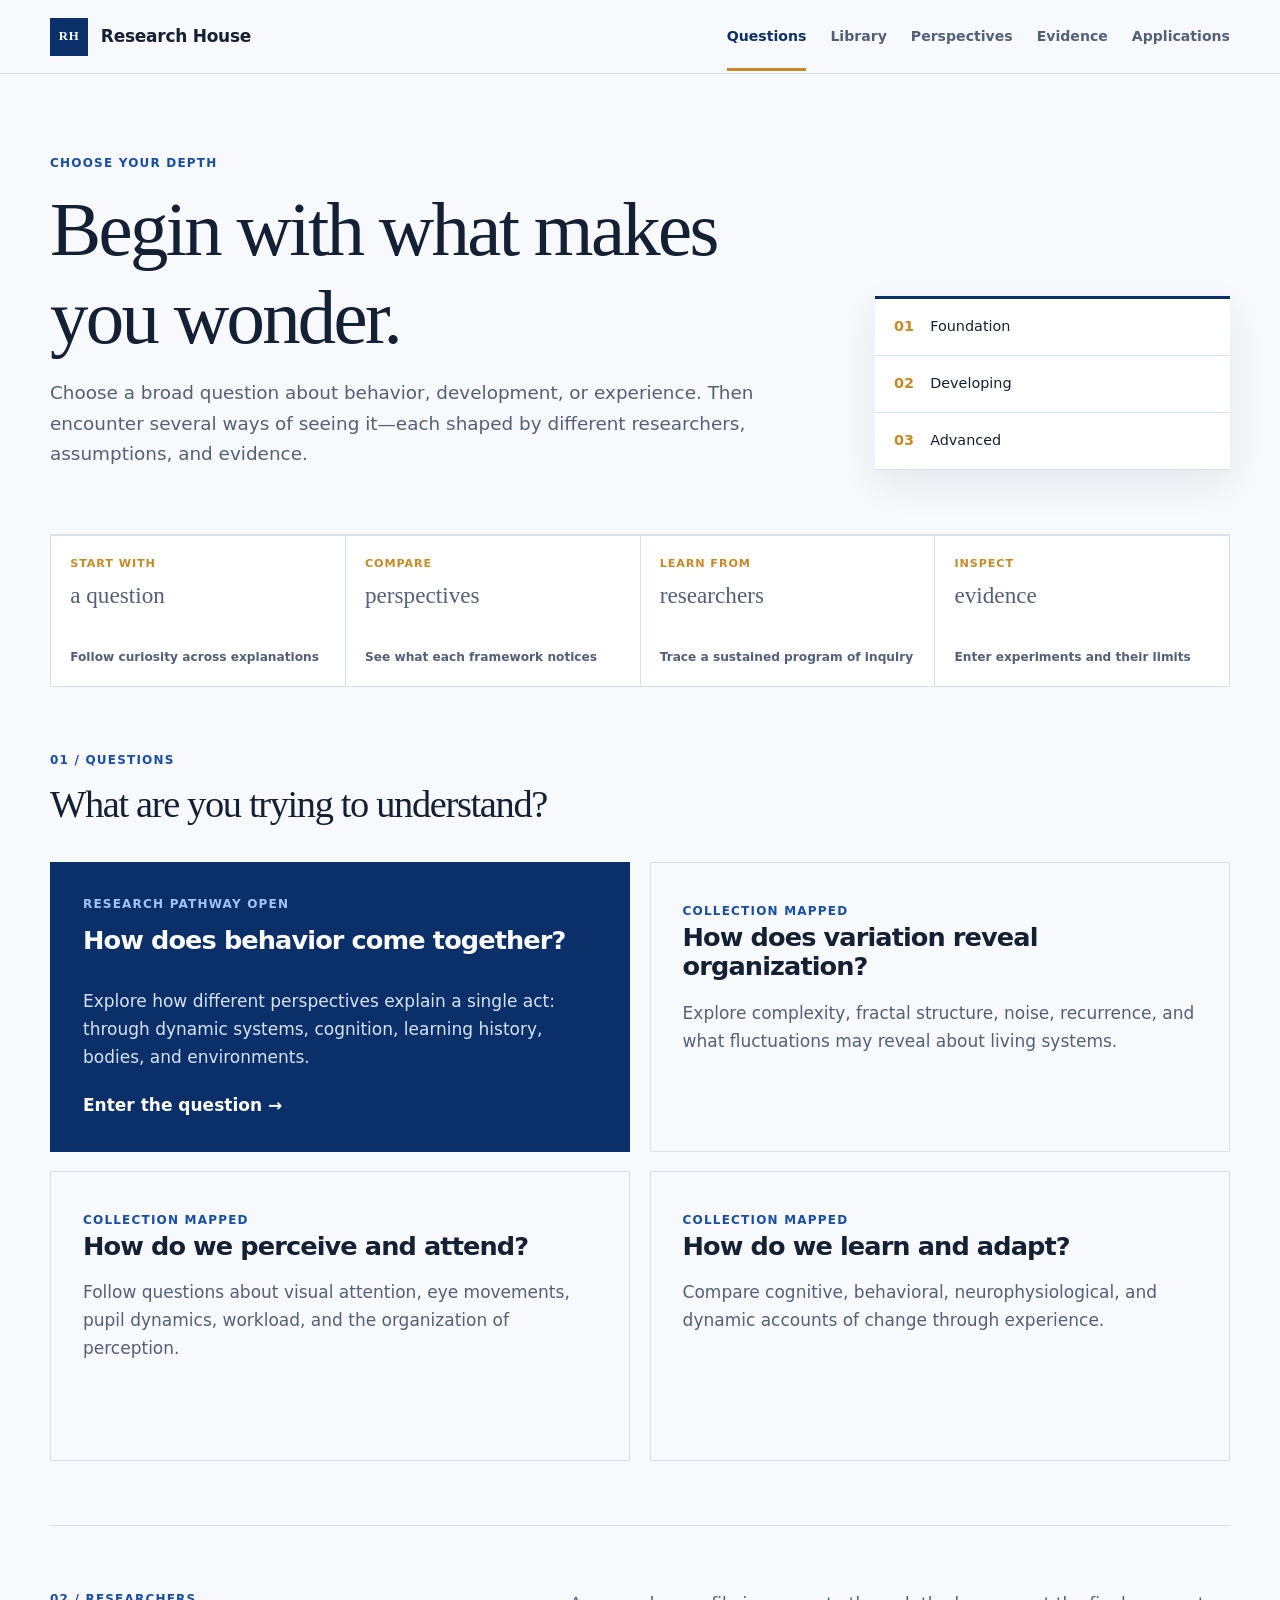
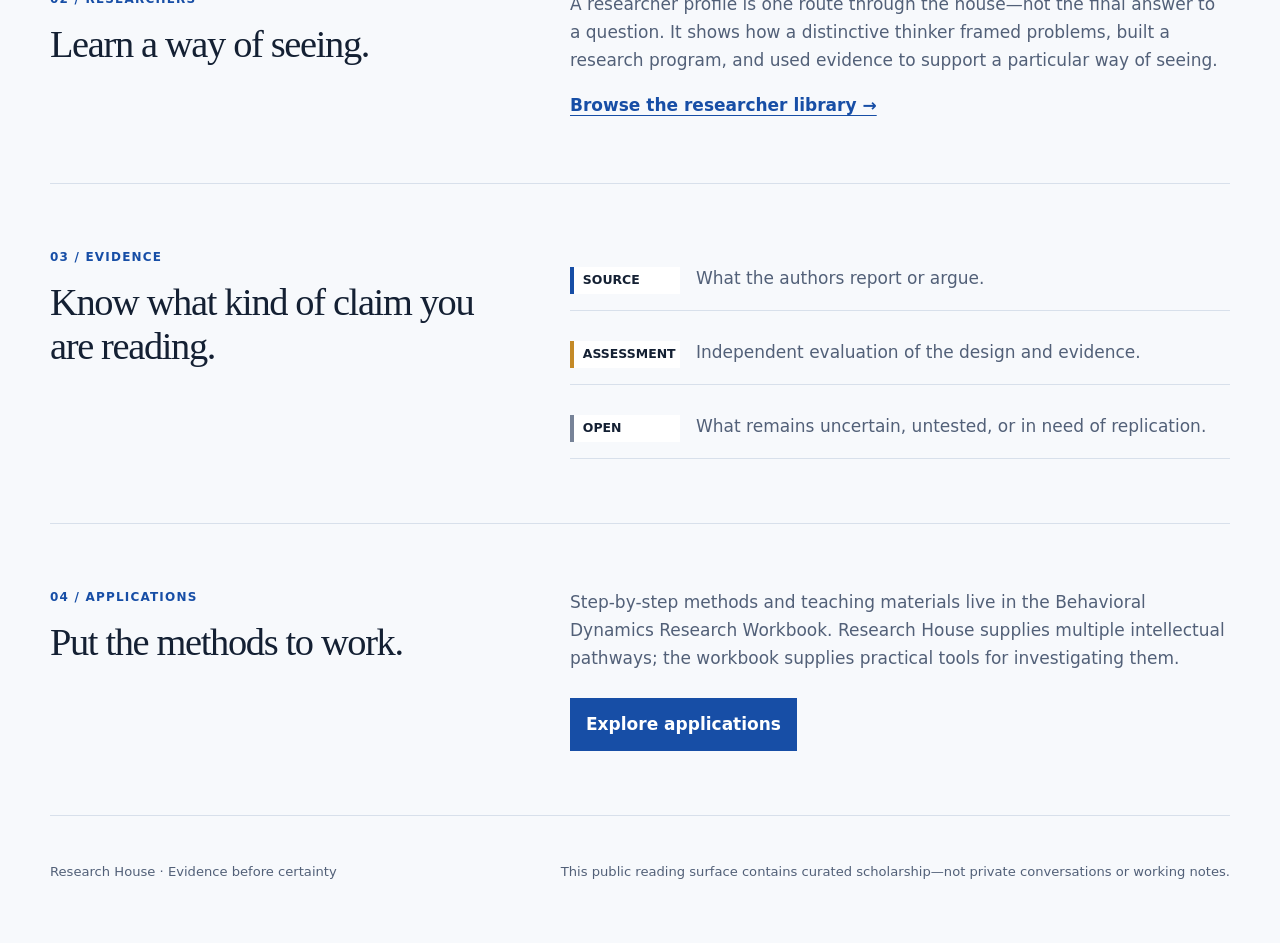
==== index.html @ 63f769f5 "Publish Research House" ====
<!doctype html>
<html lang="en">
  <head>
    <meta charset="utf-8" />
    <meta name="viewport" content="width=device-width, initial-scale=1" />
    <meta name="description" content="A question-led guide to researchers, evidence, and behavioral science." />
    <title>Research House</title>
    <link rel="icon" type="image/svg+xml" href="favicon.svg" />
    <link rel="stylesheet" href="styles.css" />
  </head>
  <body>
    <a class="skip-link" href="#main">Skip to content</a>
    <header class="site-header">
      <a class="brand" href="index.html" aria-label="Research House home">
        <span class="brand-mark" aria-hidden="true">RH</span>
        <span>Research House</span>
      </a>
      <nav aria-label="Primary navigation">
        <a class="active" href="questions/index.html">Questions</a>
        <a href="library/index.html">Library</a>
        <a href="perspectives/index.html">Perspectives</a>
        <a href="evidence/index.html">Evidence</a>
        <a href="applications/index.html">Applications</a>
      </nav>
    </header>

    <main id="main">
      <section class="orientation" aria-labelledby="orientation-title">
        <div>
          <p class="eyebrow">Choose your depth</p>
          <h1 id="orientation-title">Begin with what makes you wonder.</h1>
          <p class="lede">Choose a broad question about behavior, development, or experience. Then encounter several ways of seeing it—each shaped by different researchers, assumptions, and evidence.</p>
        </div>
        <div class="depth-key" aria-label="Reading depth guide">
          <span><b>01</b> Foundation</span>
          <span><b>02</b> Developing</span>
          <span><b>03</b> Advanced</span>
        </div>
      </section>

      <nav class="route-map" aria-label="Ways to explore Research House">
        <a href="questions/index.html"><span>Start with</span><strong>a question</strong><small>Follow curiosity across explanations</small></a>
        <a href="perspectives/index.html"><span>Compare</span><strong>perspectives</strong><small>See what each framework notices</small></a>
        <a href="library/index.html"><span>Learn from</span><strong>researchers</strong><small>Trace a sustained program of inquiry</small></a>
        <a href="evidence/index.html"><span>Inspect</span><strong>evidence</strong><small>Enter experiments and their limits</small></a>
      </nav>

      <section id="questions" class="section-block" aria-labelledby="questions-title">
        <div class="section-heading">
          <p class="section-number">01 / Questions</p>
          <h2 id="questions-title">What are you trying to understand?</h2>
        </div>
        <div class="question-grid">
          <a class="question-card featured" href="questions/how-does-behavior-come-together.html">
            <span class="status">Research pathway open</span>
            <h3>How does behavior come together?</h3>
            <p>Explore how different perspectives explain a single act: through dynamic systems, cognition, learning history, bodies, and environments.</p>
            <span class="card-link">Enter the question <span aria-hidden="true">→</span></span>
          </a>
          <article class="question-card muted" aria-label="Future research pathway">
            <span class="status">Collection mapped</span>
            <h3>How does variation reveal organization?</h3>
            <p>Explore complexity, fractal structure, noise, recurrence, and what fluctuations may reveal about living systems.</p>
          </article>
          <article class="question-card muted" aria-label="Developing research pathway">
            <span class="status">Collection mapped</span>
            <h3>How do we perceive and attend?</h3>
            <p>Follow questions about visual attention, eye movements, pupil dynamics, workload, and the organization of perception.</p>
          </article>
          <article class="question-card muted" aria-label="Developing research pathway">
            <span class="status">Collection mapped</span>
            <h3>How do we learn and adapt?</h3>
            <p>Compare cognitive, behavioral, neurophysiological, and dynamic accounts of change through experience.</p>
          </article>
        </div>
      </section>

      <section id="researchers" class="section-block two-column" aria-labelledby="researchers-title">
        <div class="section-heading">
          <p class="section-number">02 / Researchers</p>
          <h2 id="researchers-title">Learn a way of seeing.</h2>
        </div>
        <div class="section-copy">
          <p>A researcher profile is one route through the house—not the final answer to a question. It shows how a distinctive thinker framed problems, built a research program, and used evidence to support a particular way of seeing.</p>
          <a class="text-link" href="library/index.html">Browse the researcher library →</a>
        </div>
      </section>

      <section id="evidence" class="section-block two-column" aria-labelledby="evidence-title">
        <div class="section-heading">
          <p class="section-number">03 / Evidence</p>
          <h2 id="evidence-title">Know what kind of claim you are reading.</h2>
        </div>
        <div class="claim-legend">
          <div><span class="claim source">Source</span><p>What the authors report or argue.</p></div>
          <div><span class="claim assessment">Assessment</span><p>Independent evaluation of the design and evidence.</p></div>
          <div><span class="claim open">Open</span><p>What remains uncertain, untested, or in need of replication.</p></div>
        </div>
      </section>

      <section id="applications" class="section-block two-column" aria-labelledby="applications-title">
        <div class="section-heading">
          <p class="section-number">04 / Applications</p>
          <h2 id="applications-title">Put the methods to work.</h2>
        </div>
        <div class="section-copy">
          <p>Step-by-step methods and teaching materials live in the Behavioral Dynamics Research Workbook. Research House supplies multiple intellectual pathways; the workbook supplies practical tools for investigating them.</p>
          <a class="button-link" href="applications/index.html">Explore applications</a>
        </div>
      </section>
    </main>

    <footer>
      <p>Research House · Evidence before certainty</p>
      <p>This public reading surface contains curated scholarship—not private conversations or working notes.</p>
    </footer>
  </body>
</html>
---- styles.css ----
:root {
  --ink: #142033;
  --ink-soft: #526078;
  --paper: #f7f9fc;
  --white: #ffffff;
  --line: #d8e0eb;
  --blue: #174ea6;
  --blue-dark: #0b2f68;
  --blue-pale: #eaf2ff;
  --gold: #c48a27;
  --max: 1180px;
}

* { box-sizing: border-box; }
html { scroll-behavior: smooth; }
body {
  margin: 0;
  color: var(--ink);
  background: var(--paper);
  font-family: Inter, ui-sans-serif, system-ui, -apple-system, BlinkMacSystemFont, "Segoe UI", sans-serif;
  font-size: 17px;
  line-height: 1.65;
}
a { color: inherit; }
.skip-link { position: absolute; left: -999px; top: 0; }
.skip-link:focus { left: 1rem; top: 1rem; z-index: 20; background: var(--white); padding: .6rem 1rem; }
.site-header {
  position: sticky;
  top: 0;
  z-index: 10;
  display: flex;
  align-items: center;
  justify-content: space-between;
  min-height: 74px;
  padding: 0 max(24px, calc((100vw - var(--max)) / 2));
  background: rgba(247, 249, 252, .94);
  border-bottom: 1px solid var(--line);
  backdrop-filter: blur(12px);
}
.brand { display: flex; align-items: center; gap: .8rem; font-weight: 760; text-decoration: none; letter-spacing: -.015em; }
.brand-mark { display: grid; place-items: center; width: 38px; height: 38px; color: var(--white); background: var(--blue-dark); font-family: Georgia, serif; font-size: .8rem; letter-spacing: .05em; }
nav { display: flex; gap: 1.5rem; }
nav a { padding: 1.45rem 0 1.25rem; border-bottom: 3px solid transparent; color: var(--ink-soft); font-size: .88rem; font-weight: 700; text-decoration: none; }
nav a:hover, nav a:focus, nav a.active { color: var(--blue-dark); border-color: var(--gold); }
.route-map { display: grid; grid-template-columns: repeat(4, 1fr); gap: 1px; margin: 0; overflow: visible; background: var(--line); border: 1px solid var(--line); }
.route-map a { display: flex; flex-direction: column; min-height: 150px; padding: 1.2rem; border: 0; background: var(--white); text-decoration: none; }
.route-map a:hover, .route-map a:focus { color: var(--white); background: var(--blue-dark); }
.route-map span { color: var(--gold); font-size: .7rem; font-weight: 850; letter-spacing: .08em; text-transform: uppercase; }
.route-map strong { margin: .2rem 0 auto; font-family: Georgia, "Times New Roman", serif; font-size: 1.45rem; font-weight: 500; }
.route-map small { color: var(--ink-soft); font-size: .76rem; line-height: 1.45; }
.route-map a:hover small, .route-map a:focus small { color: #d5e4fa; }
main, footer { width: min(calc(100% - 48px), var(--max)); margin-inline: auto; }
.orientation { display: grid; grid-template-columns: minmax(0, 1.5fr) minmax(260px, .7fr); gap: 4rem; padding: 5rem 0 4rem; border-bottom: 1px solid var(--line); }
.eyebrow, .section-number, .status { margin: 0 0 .75rem; color: var(--blue); font-size: .75rem; font-weight: 800; letter-spacing: .1em; text-transform: uppercase; }
h1, h2, h3 { margin-top: 0; line-height: 1.15; letter-spacing: -.035em; }
h1 { max-width: 760px; margin-bottom: 1rem; font-family: Georgia, "Times New Roman", serif; font-size: clamp(2.8rem, 6vw, 5.8rem); font-weight: 500; }
h2 { margin-bottom: 0; font-family: Georgia, "Times New Roman", serif; font-size: clamp(1.9rem, 3vw, 3rem); font-weight: 500; }
h3 { margin-bottom: .9rem; font-size: clamp(1.3rem, 2vw, 1.75rem); }
.lede { max-width: 720px; margin: 0; color: var(--ink-soft); font-size: 1.15rem; }
.depth-key { align-self: end; border-top: 3px solid var(--blue-dark); background: var(--white); box-shadow: 0 14px 36px rgba(20, 32, 51, .08); }
.depth-key span { display: flex; gap: 1rem; padding: 1rem 1.2rem; border-bottom: 1px solid var(--line); font-size: .9rem; }
.depth-key b { color: var(--gold); }
.section-block { padding: 4rem 0; border-bottom: 1px solid var(--line); scroll-margin-top: 74px; }
.section-heading { max-width: 640px; margin-bottom: 2.2rem; }
.question-grid { display: grid; grid-template-columns: 1fr 1fr; gap: 1.2rem; }
.question-card { min-height: 290px; padding: 2rem; border: 1px solid var(--line); background: var(--white); text-decoration: none; }
.question-card.featured { display: flex; flex-direction: column; color: var(--white); background: var(--blue-dark); border-color: var(--blue-dark); }
.question-card.featured .status { color: #9fc5ff; }
.question-card.featured p { max-width: 620px; color: #d5e4fa; }
.question-card.featured:hover, .question-card.featured:focus { transform: translateY(-3px); box-shadow: 0 16px 38px rgba(11, 47, 104, .22); }
.question-card.muted { background: transparent; }
.question-card.muted:hover { background: var(--white); }
.question-card.muted p, .section-copy { color: var(--ink-soft); }
.card-link { margin-top: auto; color: var(--white); font-weight: 750; }
.two-column { display: grid; grid-template-columns: .8fr 1.2fr; gap: 5rem; }
.two-column .section-heading { margin-bottom: 0; }
.section-copy { max-width: 680px; }
.section-copy > p:first-child { margin-top: 0; }
.text-link { color: var(--blue); font-weight: 760; text-decoration-thickness: 1px; text-underline-offset: 4px; }
.claim-legend { display: grid; gap: .7rem; }
.claim-legend > div { display: grid; grid-template-columns: 110px 1fr; align-items: baseline; gap: 1rem; padding: 1rem 0; border-bottom: 1px solid var(--line); }
.claim-legend p { margin: 0; color: var(--ink-soft); }
.claim { display: inline-block; padding: .2rem .55rem; border-left: 4px solid; background: var(--white); font-size: .78rem; font-weight: 800; text-transform: uppercase; }
.claim.source { border-color: var(--blue); }
.claim.assessment { border-color: var(--gold); }
.claim.open { border-color: #778398; }
.button-link { display: inline-block; margin-top: .6rem; padding: .75rem 1rem; color: var(--white); background: var(--blue); font-weight: 750; text-decoration: none; }
.button-link:hover, .button-link:focus { background: var(--blue-dark); }
footer { display: flex; justify-content: space-between; gap: 2rem; padding: 2rem 0 3rem; color: var(--ink-soft); font-size: .82rem; }

@media (max-width: 780px) {
  .site-header { position: static; align-items: flex-start; flex-direction: column; padding-top: 1rem; }
  nav { width: 100%; gap: 1rem; overflow-x: auto; scrollbar-width: none; }
  nav::-webkit-scrollbar { display: none; }
  nav a { white-space: nowrap; }
  .orientation, .question-grid, .two-column { grid-template-columns: 1fr; gap: 2rem; }
  .route-map { grid-template-columns: 1fr 1fr; width: auto; overflow: visible; }
  .orientation { padding-top: 3rem; }
  .question-card { min-height: 240px; }
  footer { flex-direction: column; gap: 0; }
}

@media (prefers-reduced-motion: no-preference) {
  .question-card { transition: transform .2s ease, box-shadow .2s ease; }
}
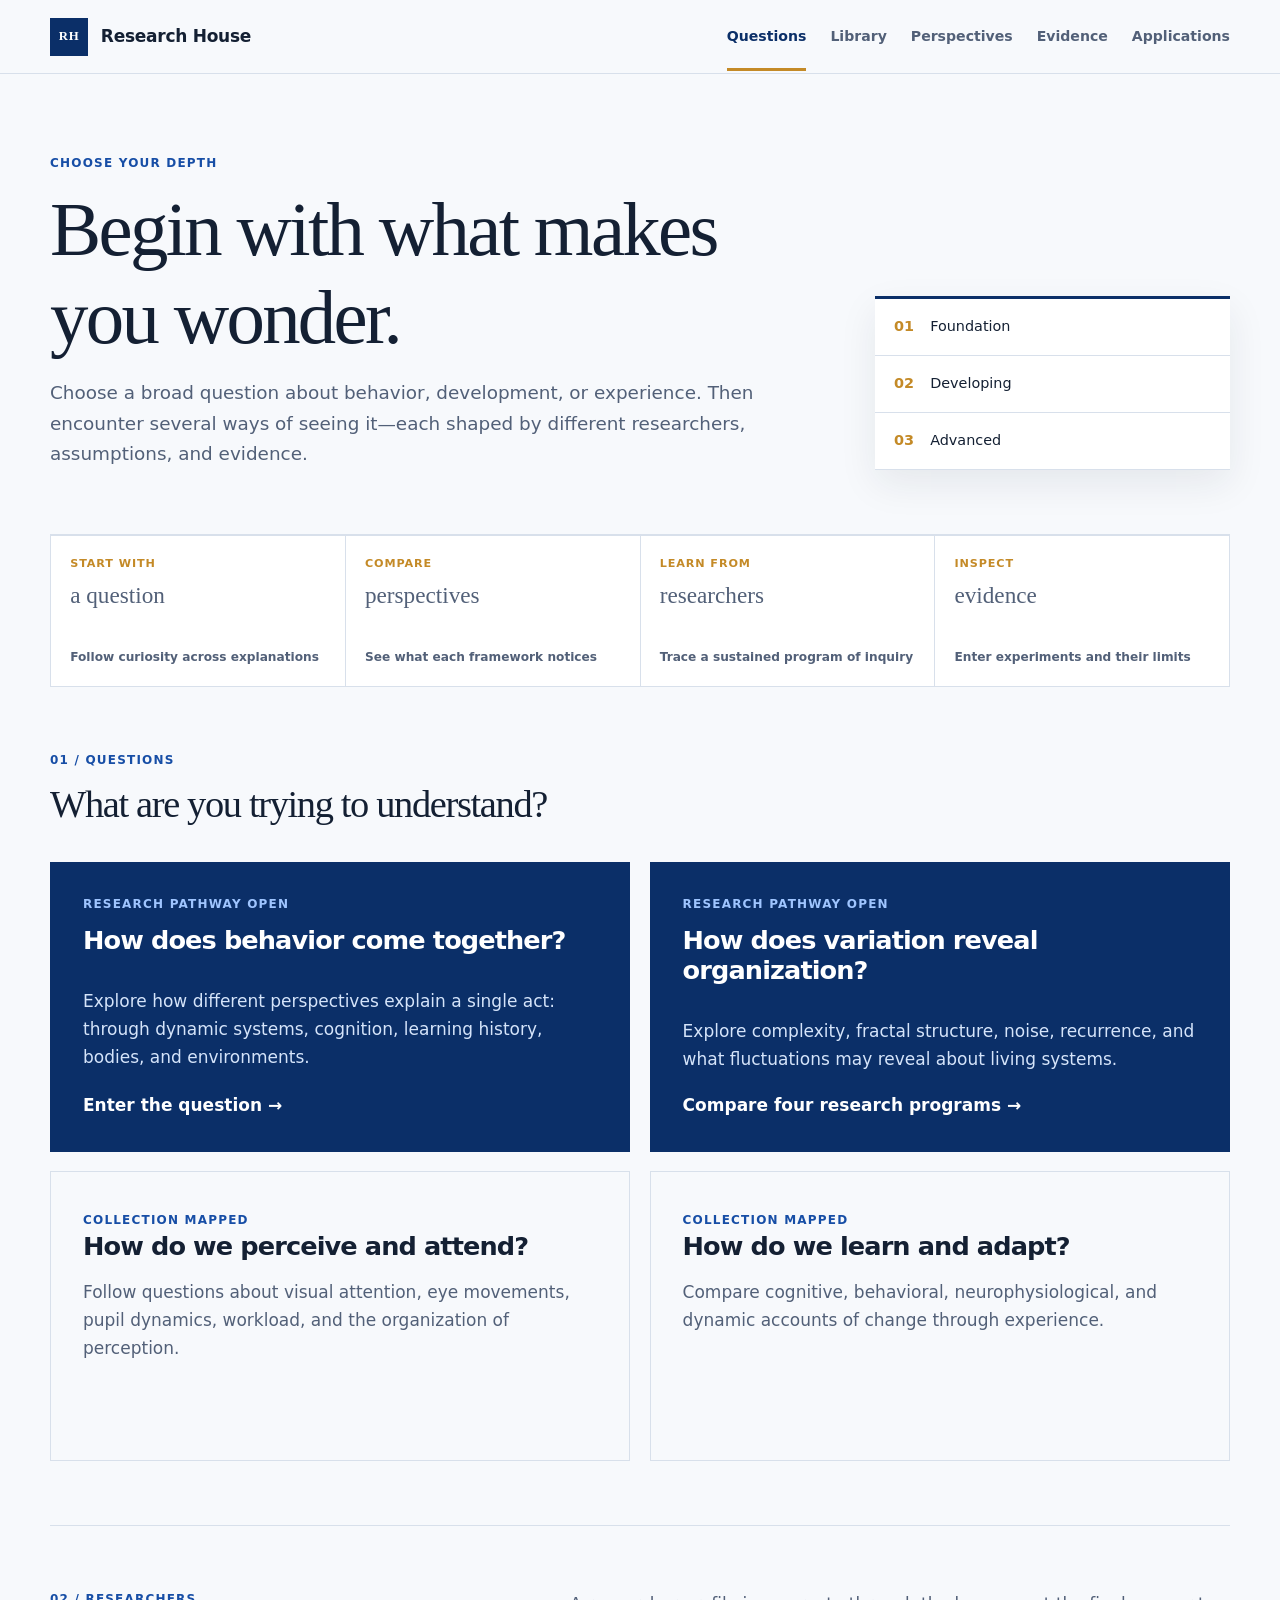
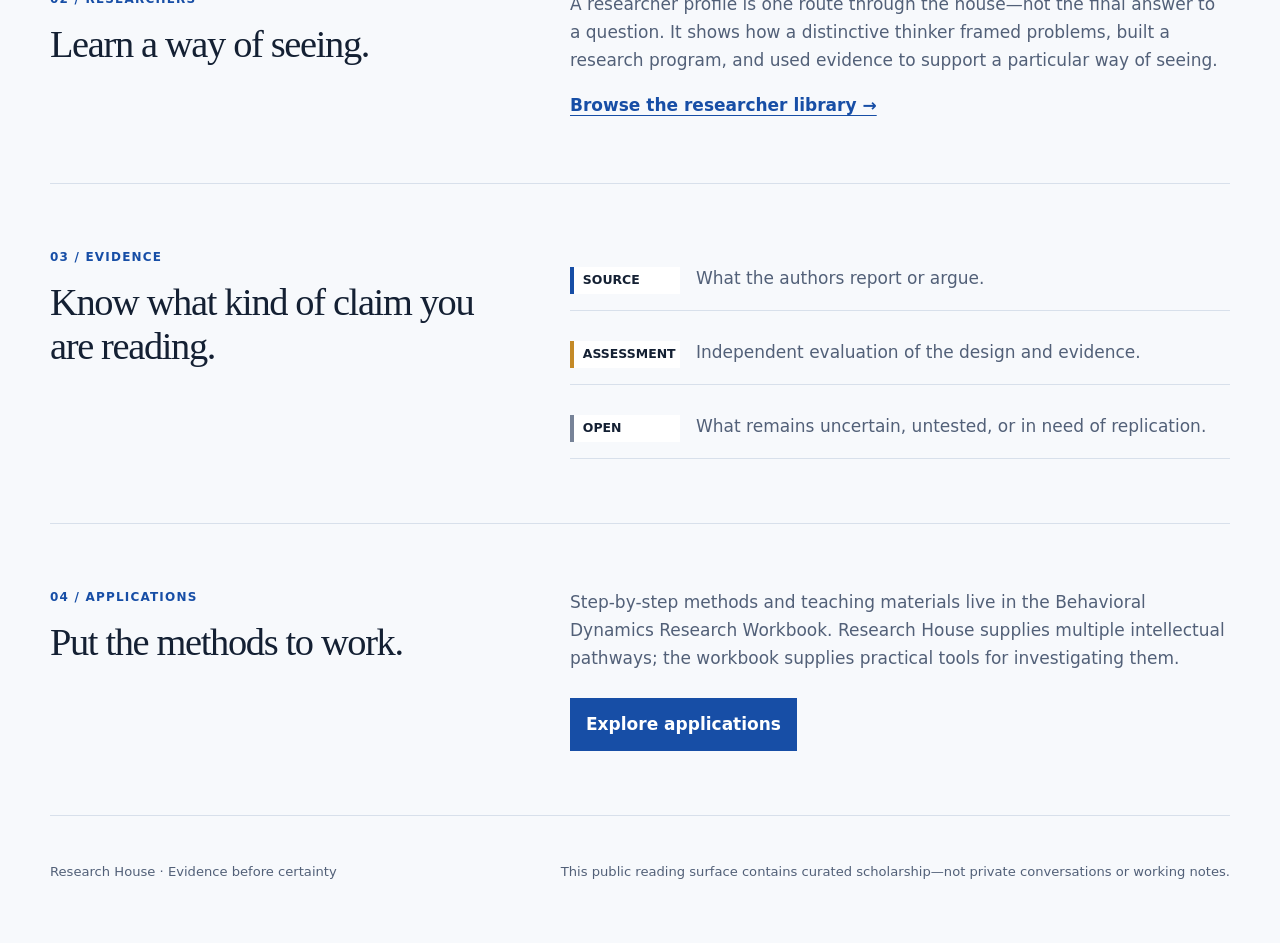
==== commit 05b909db: "Expand researcher pathways" ====
--- a/index.html
+++ b/index.html
@@ -57,11 +57,12 @@
             <p>Explore how different perspectives explain a single act: through dynamic systems, cognition, learning history, bodies, and environments.</p>
             <span class="card-link">Enter the question <span aria-hidden="true">→</span></span>
           </a>
-          <article class="question-card muted" aria-label="Future research pathway">
-            <span class="status">Collection mapped</span>
+          <a class="question-card featured" href="questions/how-does-variation-reveal-organization.html">
+            <span class="status">Research pathway open</span>
             <h3>How does variation reveal organization?</h3>
             <p>Explore complexity, fractal structure, noise, recurrence, and what fluctuations may reveal about living systems.</p>
-          </article>
+            <span class="card-link">Compare four research programs <span aria-hidden="true">→</span></span>
+          </a>
           <article class="question-card muted" aria-label="Developing research pathway">
             <span class="status">Collection mapped</span>
             <h3>How do we perceive and attend?</h3>
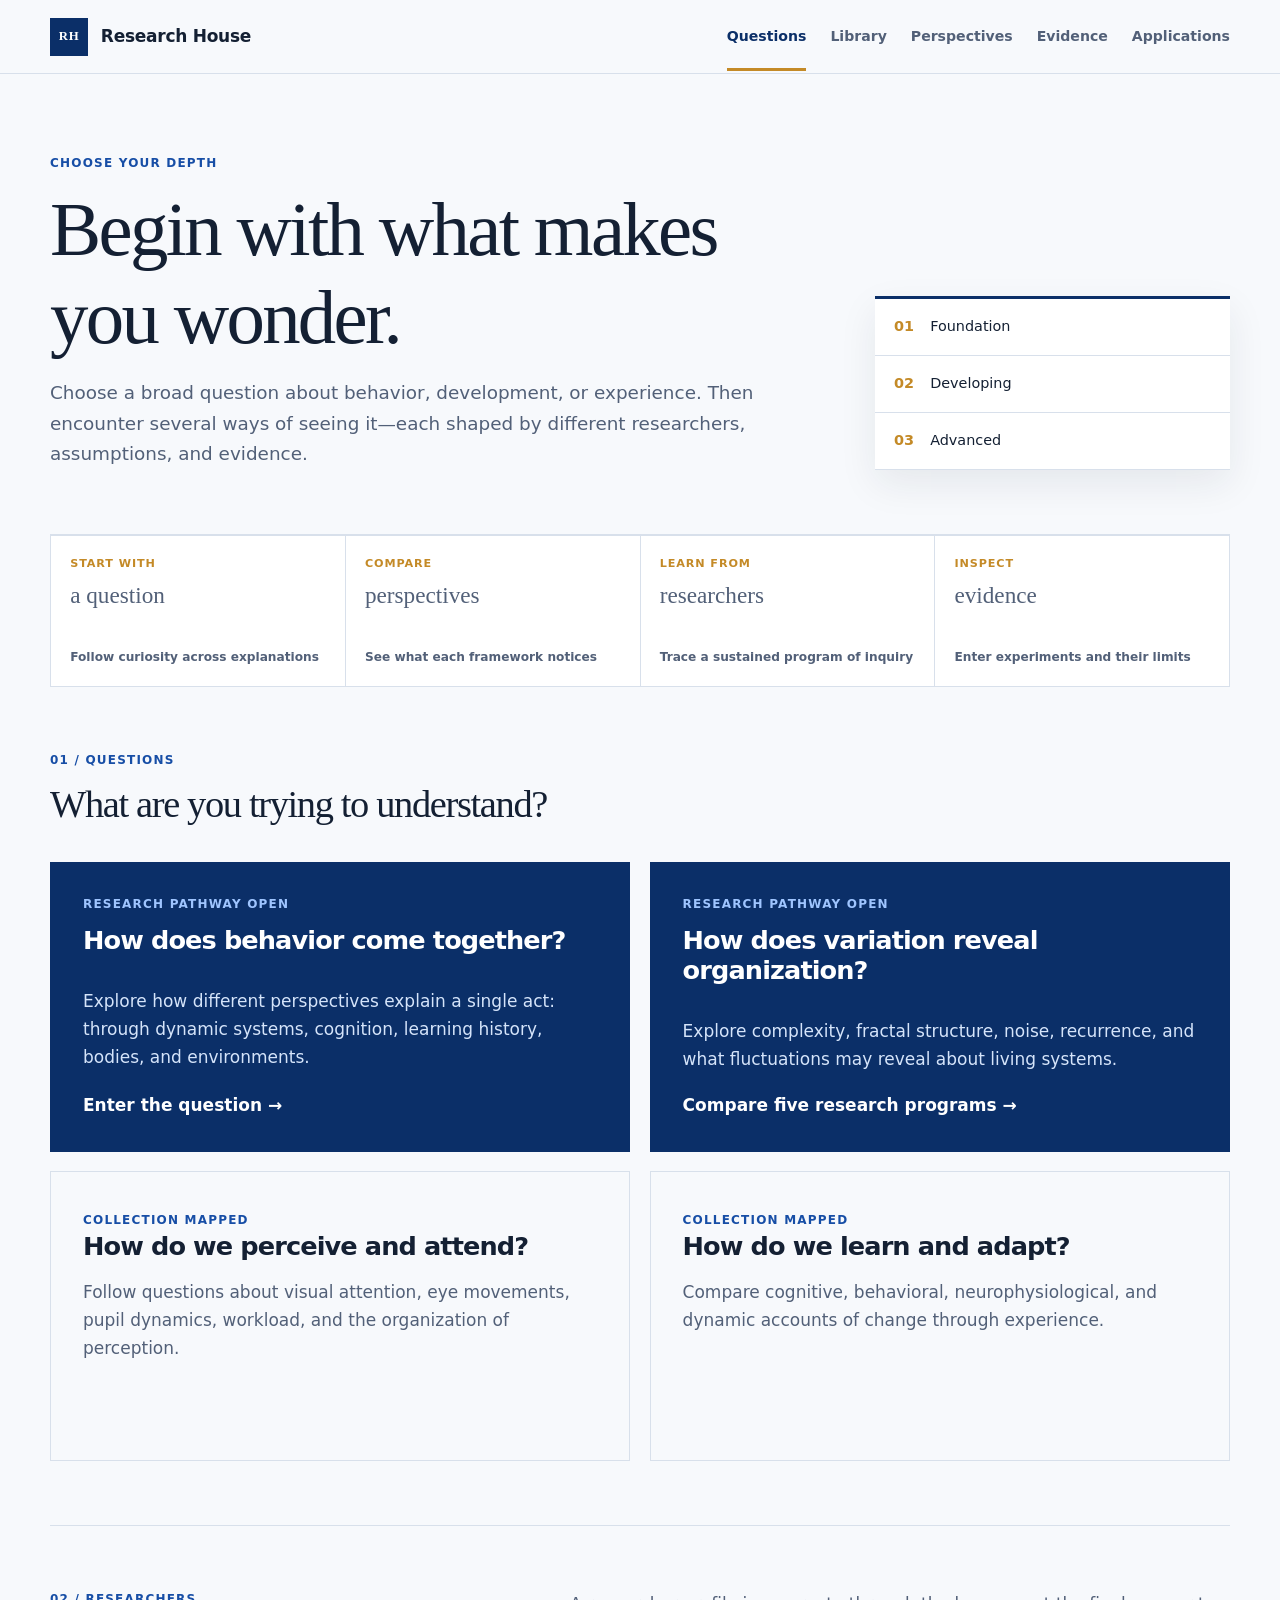
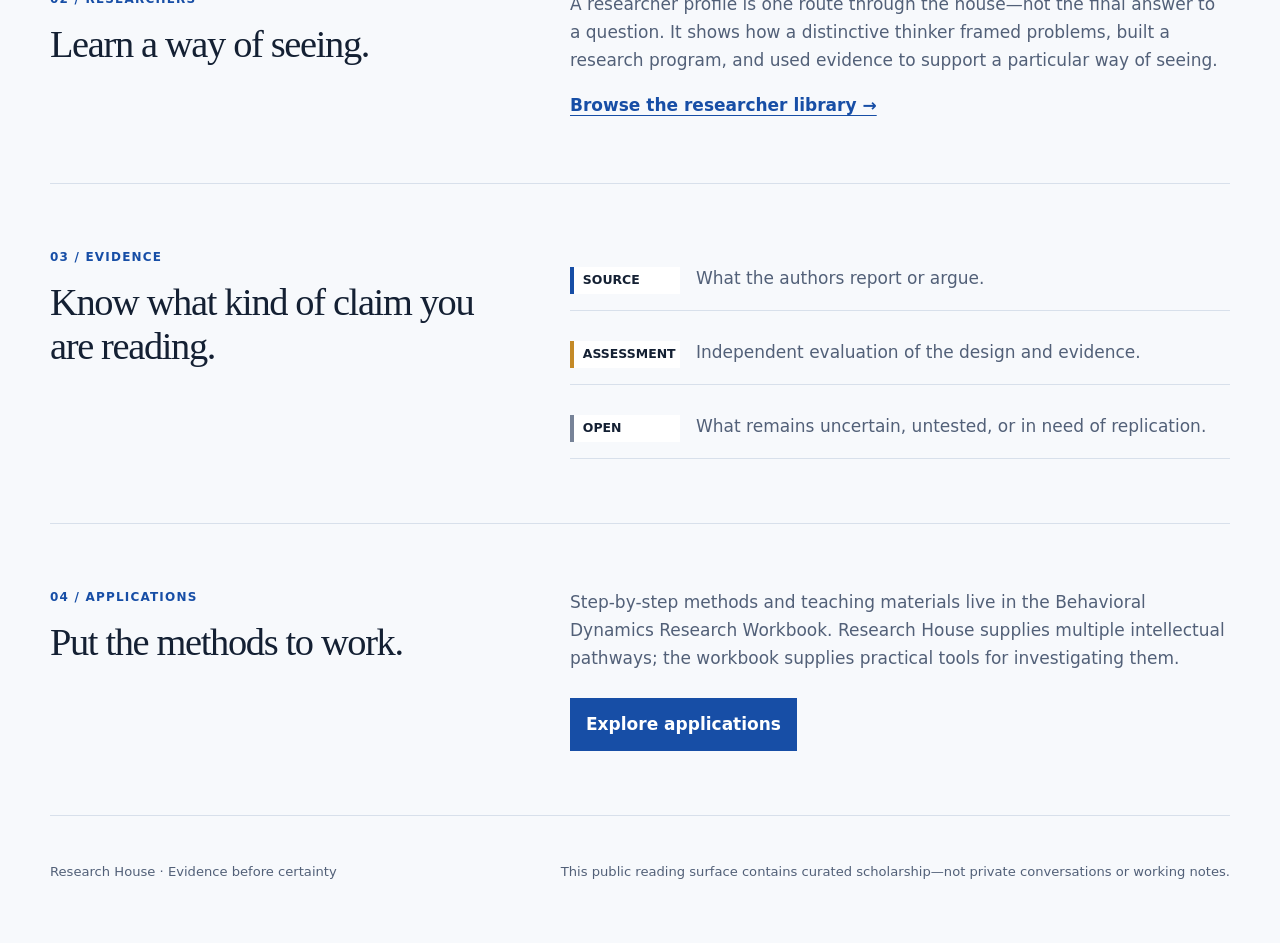
==== commit 4e763a9d: "Add Nicholas Stergiou pathway" ====
--- a/index.html
+++ b/index.html
@@ -61,7 +61,7 @@
             <span class="status">Research pathway open</span>
             <h3>How does variation reveal organization?</h3>
             <p>Explore complexity, fractal structure, noise, recurrence, and what fluctuations may reveal about living systems.</p>
-            <span class="card-link">Compare four research programs <span aria-hidden="true">→</span></span>
+            <span class="card-link">Compare five research programs <span aria-hidden="true">→</span></span>
           </a>
           <article class="question-card muted" aria-label="Developing research pathway">
             <span class="status">Collection mapped</span>
